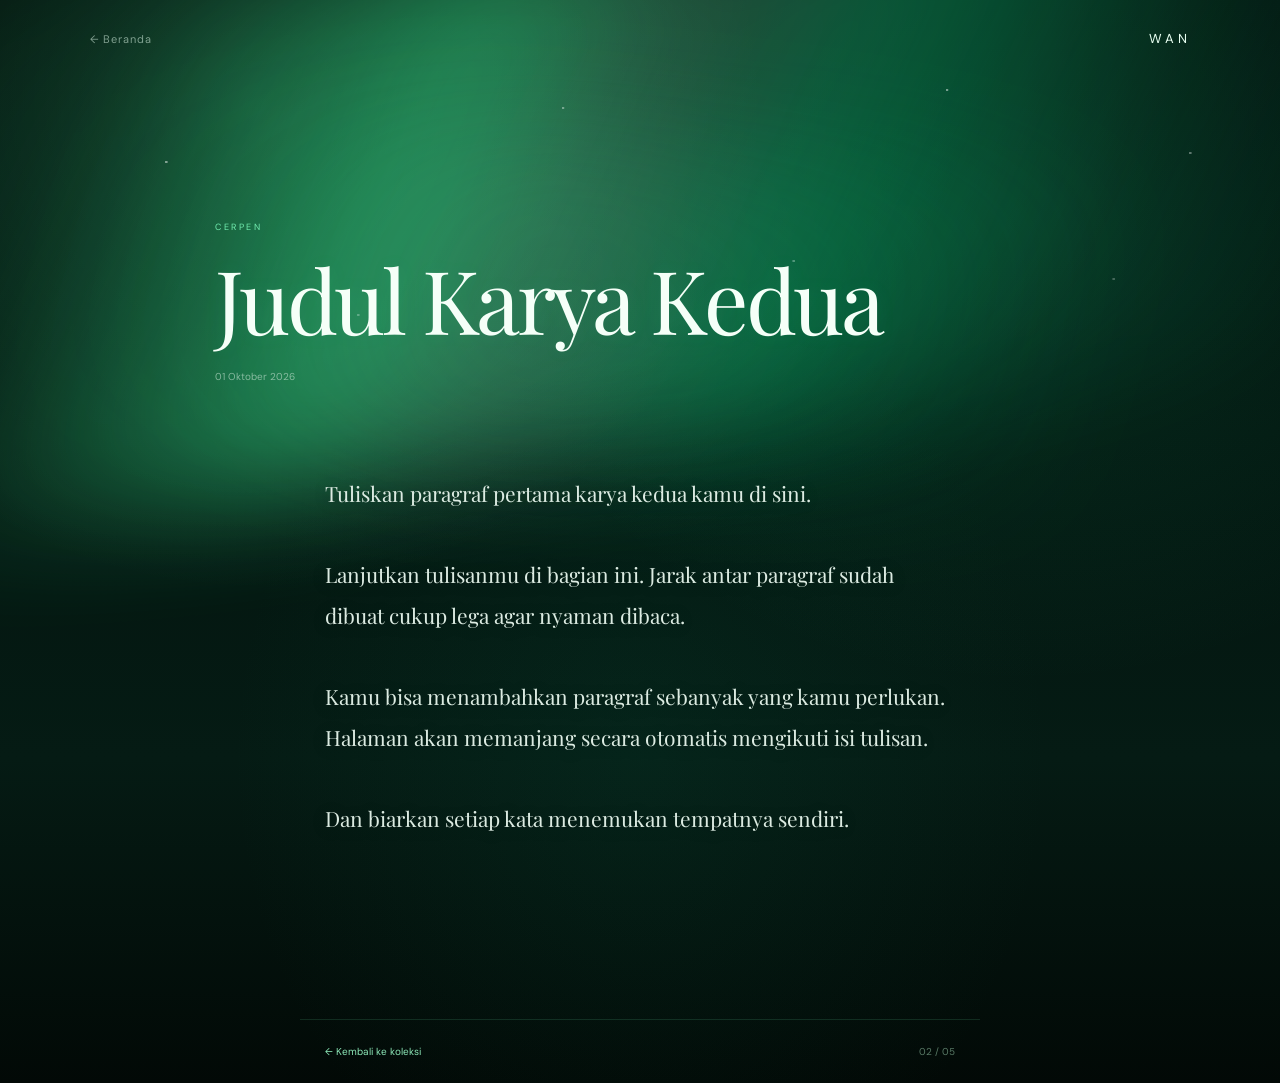
==== karya-2.html @ bff58c05 "Add files via upload" ====
<!DOCTYPE html>
<html lang="id">

<head>
    <meta charset="UTF-8">
    <meta name="viewport" content="width=device-width, initial-scale=1.0">

    <title>Karya Kedua — WAN</title>

    <link rel="stylesheet" href="karya-2.css">

    <link rel="preconnect" href="https://fonts.googleapis.com">
    <link rel="preconnect" href="https://fonts.gstatic.com" crossorigin>

    <link
        href="https://fonts.googleapis.com/css2?family=DM+Sans:wght@400;500&family=Playfair+Display:ital,wght@0,400;0,500;1,400&display=swap"
        rel="stylesheet">
</head>

<body>

    <main class="karya-page">
        <div class="stars"></div>

        <!-- NAVIGASI -->
        <header class="topbar">

            <a href="index.html" class="back">
                ← Beranda
            </a>

            <div class="logo">
                WAN
            </div>

        </header>


        <!-- INFORMASI KARYA -->
        <section class="karya-header">

            <p class="jenis">
                CERPEN
            </p>

            <h1>
                Judul Karya Kedua
            </h1>

            <p class="tanggal">
                01 Oktober 2026
            </p>

        </section>


        <!-- ISI KARYA -->
        <article class="isi-karya">

            <p>
                Tuliskan paragraf pertama karya kedua kamu di sini.
            </p>

            <p>
                Lanjutkan tulisanmu di bagian ini. Jarak antar
                paragraf sudah dibuat cukup lega agar nyaman
                dibaca.
            </p>

            <p>
                Kamu bisa menambahkan paragraf sebanyak yang
                kamu perlukan. Halaman akan memanjang secara
                otomatis mengikuti isi tulisan.
            </p>

            <p>
                Dan biarkan setiap kata menemukan tempatnya
                sendiri.
            </p>

        </article>


        <!-- BAGIAN BAWAH -->
        <footer class="karya-footer">

            <a href="index.html">
                ← Kembali ke koleksi
            </a>

            <span>
                02 / 05
            </span>

        </footer>

    </main>

</body>

</html>
---- karya-2.css ----
* {
    margin: 0;
    padding: 0;
    box-sizing: border-box;
}

html {
    scroll-behavior: smooth;
}

body {
    background: #03110d;
    color: #eef8f2;
    font-family: "DM Sans", sans-serif;
    overflow-x: hidden;
}


/* =========================
   BACKGROUND
========================= */

.karya-page {
    position: relative;
    min-height: 100vh;
    overflow: hidden;

    background:
        radial-gradient(
            ellipse at 20% 10%,
            rgba(73, 255, 166, 0.18),
            transparent 35%
        ),
        radial-gradient(
            ellipse at 80% 20%,
            rgba(22, 179, 118, 0.16),
            transparent 38%
        ),
        radial-gradient(
            ellipse at 50% 70%,
            rgba(10, 100, 72, 0.14),
            transparent 45%
        ),
        linear-gradient(
            180deg,
            #020a08 0%,
            #03150f 40%,
            #051b14 70%,
            #020906 100%
        );
}


/* =========================
   AURORA
========================= */

.karya-page::before {
    content: "";
    position: fixed;

    width: 140%;
    height: 520px;

    top: -80px;
    left: -20%;

    background:
        linear-gradient(
            115deg,
            transparent 5%,
            rgba(61, 255, 156, 0.05) 20%,
            rgba(61, 255, 156, 0.5) 38%,
            rgba(129, 255, 194, 0.28) 48%,
            rgba(12, 193, 117, 0.42) 60%,
            rgba(34, 255, 157, 0.08) 75%,
            transparent 90%
        );

    filter: blur(55px);

    transform:
        rotate(-8deg)
        skewX(-10deg);

    opacity: .9;

    animation: auroraMove 10s ease-in-out infinite alternate;

    pointer-events: none;
}


/* aurora lapisan kedua */

.karya-page::after {
    content: "";
    position: fixed;

    width: 120%;
    height: 330px;

    top: 140px;
    left: -10%;

    background:
        linear-gradient(
            100deg,
            transparent 10%,
            rgba(27, 170, 103, .05) 25%,
            rgba(98, 255, 181, .22) 42%,
            rgba(13, 215, 126, .18) 60%,
            transparent 80%
        );

    filter: blur(65px);

    transform: rotate(5deg);

    opacity: .65;

    animation: auroraMove2 13s ease-in-out infinite alternate;

    pointer-events: none;
}


/* =========================
   AURORA ANIMATION
========================= */

@keyframes auroraMove {

    0% {
        transform:
            translateX(-3%)
            translateY(0)
            rotate(-8deg)
            skewX(-10deg);

        opacity: .65;
    }

    100% {
        transform:
            translateX(5%)
            translateY(40px)
            rotate(-4deg)
            skewX(-5deg);

        opacity: 1;
    }
}


@keyframes auroraMove2 {

    0% {
        transform:
            translateX(5%)
            translateY(0)
            rotate(5deg);
    }

    100% {
        transform:
            translateX(-5%)
            translateY(-25px)
            rotate(2deg);
    }
}


/* =========================
   STAR FIELD
========================= */

.stars {
    position: fixed;
    inset: 0;

    pointer-events: none;

    background-image:
        radial-gradient(
            circle at 13% 18%,
            rgba(255,255,255,.75) 0 1px,
            transparent 1.5px
        ),
        radial-gradient(
            circle at 28% 35%,
            rgba(255,255,255,.45) 0 1px,
            transparent 1.5px
        ),
        radial-gradient(
            circle at 44% 12%,
            rgba(255,255,255,.6) 0 1px,
            transparent 1.5px
        ),
        radial-gradient(
            circle at 62% 29%,
            rgba(255,255,255,.5) 0 1px,
            transparent 1.5px
        ),
        radial-gradient(
            circle at 74% 10%,
            rgba(255,255,255,.7) 0 1px,
            transparent 1.5px
        ),
        radial-gradient(
            circle at 87% 31%,
            rgba(255,255,255,.4) 0 1px,
            transparent 1.5px
        ),
        radial-gradient(
            circle at 93% 17%,
            rgba(255,255,255,.55) 0 1px,
            transparent 1.5px
        );

    opacity: .65;
}


/* =========================
   CONTENT LAYER
========================= */

.topbar,
.karya-header,
.isi-karya,
.karya-footer {
    position: relative;
    z-index: 2;
}


/* =========================
   TOPBAR
========================= */

.topbar {
    display: flex;
    justify-content: space-between;
    align-items: center;

    padding: 30px clamp(25px, 7vw, 90px);
}


.back {
    color: #dff9ea;
    text-decoration: none;

    font-size: 11px;
    letter-spacing: .08em;

    opacity: .55;

    transition: all .25s ease;
}


.back:hover {
    opacity: 1;
    color: #7dffc2;
}


.logo {
    font-size: 13px;
    letter-spacing: .28em;

    color: #e8fff2;
}


/* =========================
   HEADER
========================= */

.karya-header {
    max-width: 900px;
    margin: 0 auto;

    padding:
        clamp(110px, 16vh, 180px)
        25px
        90px;
}


.jenis {
    font-size: 9px;

    letter-spacing: .28em;

    color: #72eeb0;

    margin-bottom: 22px;
}


.karya-header h1 {
    font-family: "Playfair Display", serif;

    font-size: clamp(44px, 7vw, 88px);

    font-weight: 400;

    line-height: 1;

    letter-spacing: -.04em;

    color: #f5fff8;

    text-shadow:
        0 0 20px rgba(86, 255, 173, .08);
}


.tanggal {
    margin-top: 27px;

    font-size: 10px;

    color: #b5d8c4;

    opacity: .7;
}


/* =========================
   CONTENT
========================= */

.isi-karya {
    max-width: 680px;

    margin: 0 auto;

    padding:
        0 25px
        140px;
}


.isi-karya p {
    font-family: "Playfair Display", serif;

    font-size: clamp(18px, 2vw, 21px);

    line-height: 1.95;

    color: #dcebe2;

    margin-bottom: 40px;

    text-shadow:
        0 2px 15px rgba(0,0,0,.3);
}


/* =========================
   FOOTER
========================= */

.karya-footer {
    max-width: 680px;

    margin: 0 auto;

    padding: 25px;

    border-top:
        1px solid rgba(117, 255, 184, .13);

    display: flex;
    justify-content: space-between;
    align-items: center;

    font-size: 10px;
}


.karya-footer a {
    color: #8ce7b7;

    text-decoration: none;

    transition: all .25s ease;
}


.karya-footer a:hover {
    color: #caffdf;
    opacity: .7;
}


.karya-footer span {
    color: #7ea88e;

    opacity: .7;
}


/* =========================
   MOBILE
========================= */

@media (max-width: 600px) {

    .karya-page::before {
        height: 420px;
        top: -40px;
        filter: blur(45px);
    }

    .karya-page::after {
        height: 260px;
        top: 130px;
        filter: blur(55px);
    }

    .topbar {
        padding: 24px 22px;
    }

    .karya-header {
        padding:
            100px 22px
            65px;
    }

    .karya-header h1 {
        font-size: clamp(40px, 12vw, 58px);
    }

    .isi-karya {
        padding:
            0 22px
            105px;
    }

    .isi-karya p {
        font-size: 18px;

        line-height: 1.85;

        margin-bottom: 33px;
    }

    .karya-footer {
        margin: 0 22px;

        padding: 22px 0;
    }
}
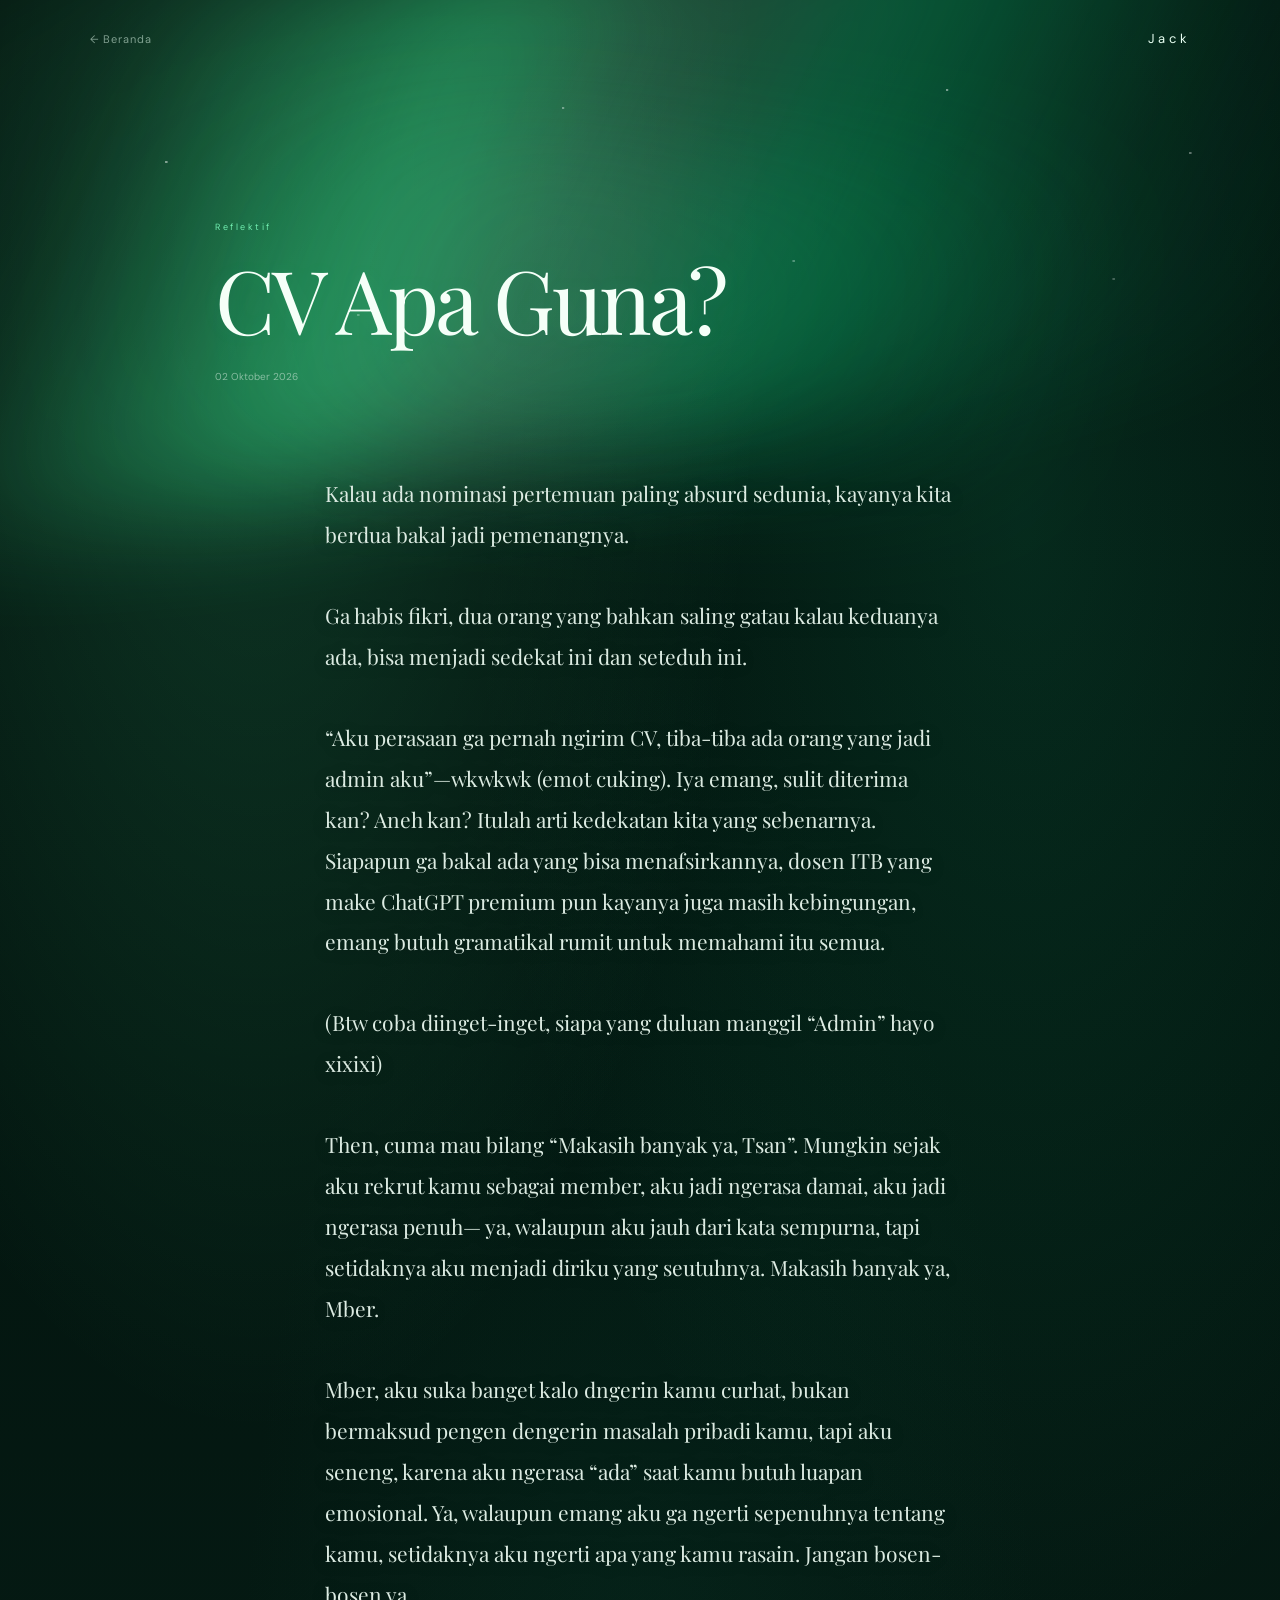
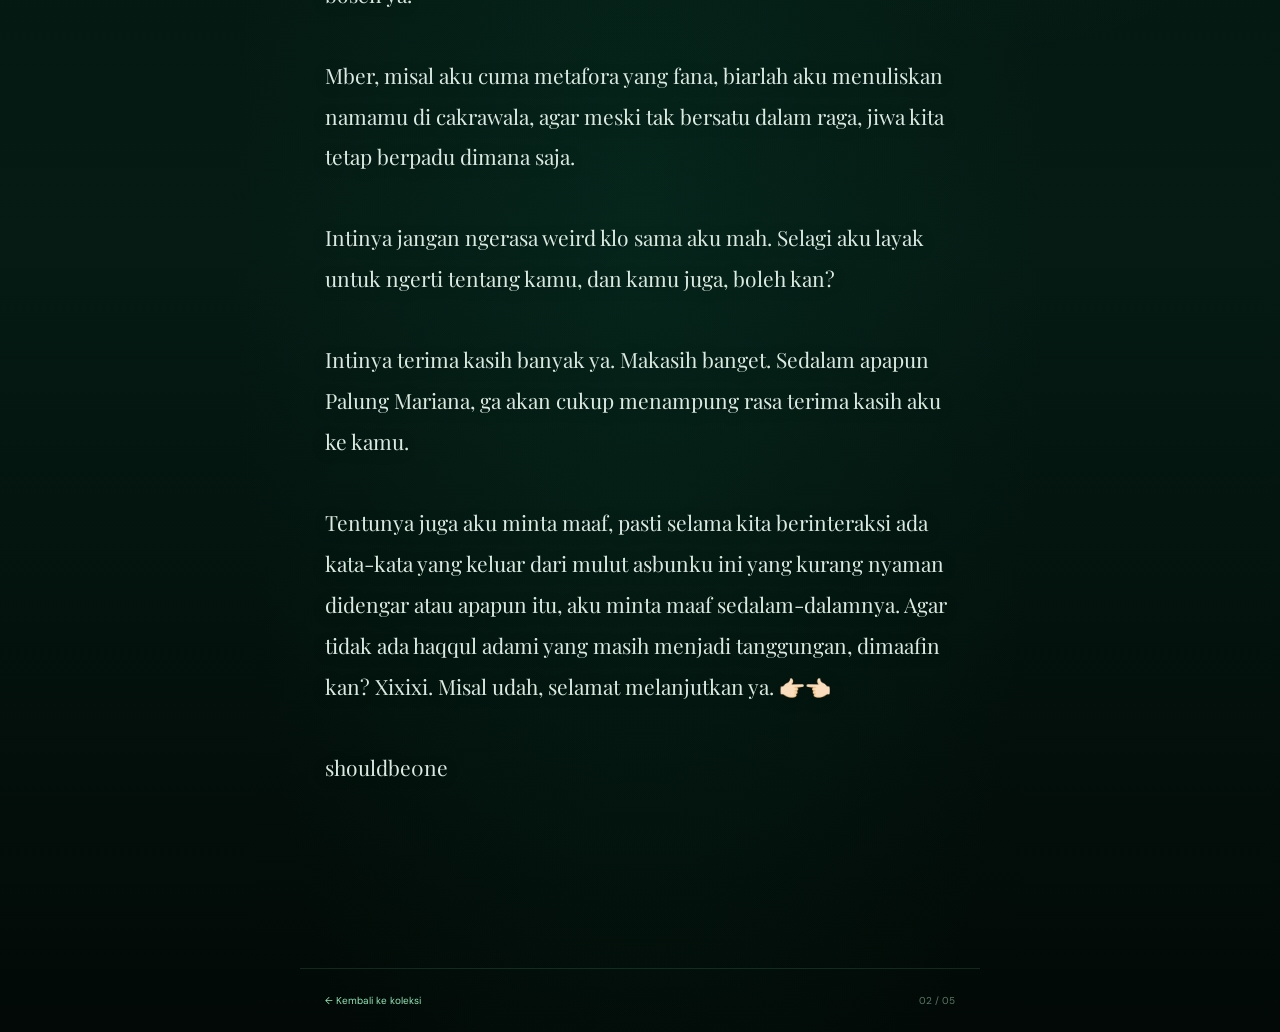
==== commit a263b664: "Add files via upload" ====
--- a/karya-2.html
+++ b/karya-2.html
@@ -5,7 +5,7 @@
     <meta charset="UTF-8">
     <meta name="viewport" content="width=device-width, initial-scale=1.0">
 
-    <title>Karya Kedua — WAN</title>
+    <title>Karya Kedua — Jack</title>
 
     <link rel="stylesheet" href="karya-2.css">
 
@@ -30,7 +30,7 @@
             </a>
 
             <div class="logo">
-                WAN
+                Jack
             </div>
 
         </header>
@@ -40,15 +40,15 @@
         <section class="karya-header">
 
             <p class="jenis">
-                CERPEN
+                Reflektif
             </p>
 
             <h1>
-                Judul Karya Kedua
+                CV Apa Guna?
             </h1>
 
             <p class="tanggal">
-                01 Oktober 2026
+                02 Oktober 2026
             </p>
 
         </section>
@@ -58,26 +58,46 @@
         <article class="isi-karya">
 
             <p>
-                Tuliskan paragraf pertama karya kedua kamu di sini.
+                Kalau ada nominasi pertemuan paling absurd sedunia, kayanya kita berdua bakal jadi pemenangnya. 
+
             </p>
 
             <p>
-                Lanjutkan tulisanmu di bagian ini. Jarak antar
-                paragraf sudah dibuat cukup lega agar nyaman
-                dibaca.
+                Ga habis fikri, dua orang yang bahkan saling gatau kalau keduanya ada, bisa menjadi sedekat ini dan seteduh ini. 
             </p>
 
             <p>
-                Kamu bisa menambahkan paragraf sebanyak yang
-                kamu perlukan. Halaman akan memanjang secara
-                otomatis mengikuti isi tulisan.
+               “Aku perasaan ga pernah ngirim CV, tiba-tiba ada orang yang jadi admin aku”—wkwkwk (emot cuking). 
+Iya emang, sulit diterima kan? Aneh kan? Itulah arti kedekatan kita yang sebenarnya. Siapapun ga bakal ada yang bisa menafsirkannya, dosen ITB yang make ChatGPT premium pun kayanya juga masih kebingungan, emang butuh gramatikal rumit untuk memahami itu semua. 
+
             </p>
 
             <p>
-                Dan biarkan setiap kata menemukan tempatnya
-                sendiri.
+                (Btw coba diinget-inget, siapa yang duluan manggil “Admin” hayo xixixi)
             </p>
+<p>
+                Then, cuma mau bilang “Makasih banyak ya, Tsan”. Mungkin sejak aku rekrut kamu sebagai member, aku jadi ngerasa damai, aku jadi ngerasa penuh— ya, walaupun aku jauh dari kata sempurna, tapi setidaknya aku menjadi diriku yang seutuhnya. Makasih banyak ya, Mber. 
+            </p>
+            <p>
+               Mber, aku suka banget kalo dngerin kamu curhat, bukan bermaksud pengen dengerin masalah pribadi kamu, tapi aku seneng, karena aku ngerasa “ada” saat kamu butuh luapan emosional. Ya, walaupun emang aku ga ngerti sepenuhnya tentang kamu, setidaknya aku ngerti apa yang kamu rasain. Jangan bosen-bosen ya.
+            </p>
+            <p>
+                Mber, misal aku cuma metafora yang fana, biarlah aku menuliskan namamu di cakrawala, agar meski tak bersatu dalam raga, jiwa kita tetap berpadu dimana saja.
 
+            </p>
+            <p>
+                Intinya jangan ngerasa weird klo sama aku mah. Selagi aku layak untuk ngerti tentang kamu, dan kamu juga, boleh kan?
+            </p>
+            <p>
+                Intinya terima kasih banyak ya. Makasih banget. Sedalam apapun Palung Mariana, ga akan cukup menampung rasa terima kasih aku ke kamu. 
+            </p>
+            <p>
+                Tentunya juga aku minta maaf, pasti selama kita berinteraksi ada kata-kata yang keluar dari mulut asbunku ini yang kurang nyaman didengar atau apapun itu, aku minta maaf sedalam-dalamnya. Agar tidak ada haqqul adami yang masih menjadi tanggungan,
+dimaafin kan? Xixixi. Misal udah, selamat melanjutkan  ya. 👉🏻👈🏻
+            </p>
+            <p>
+                shouldbe0ne
+            </p>
         </article>
 
 
